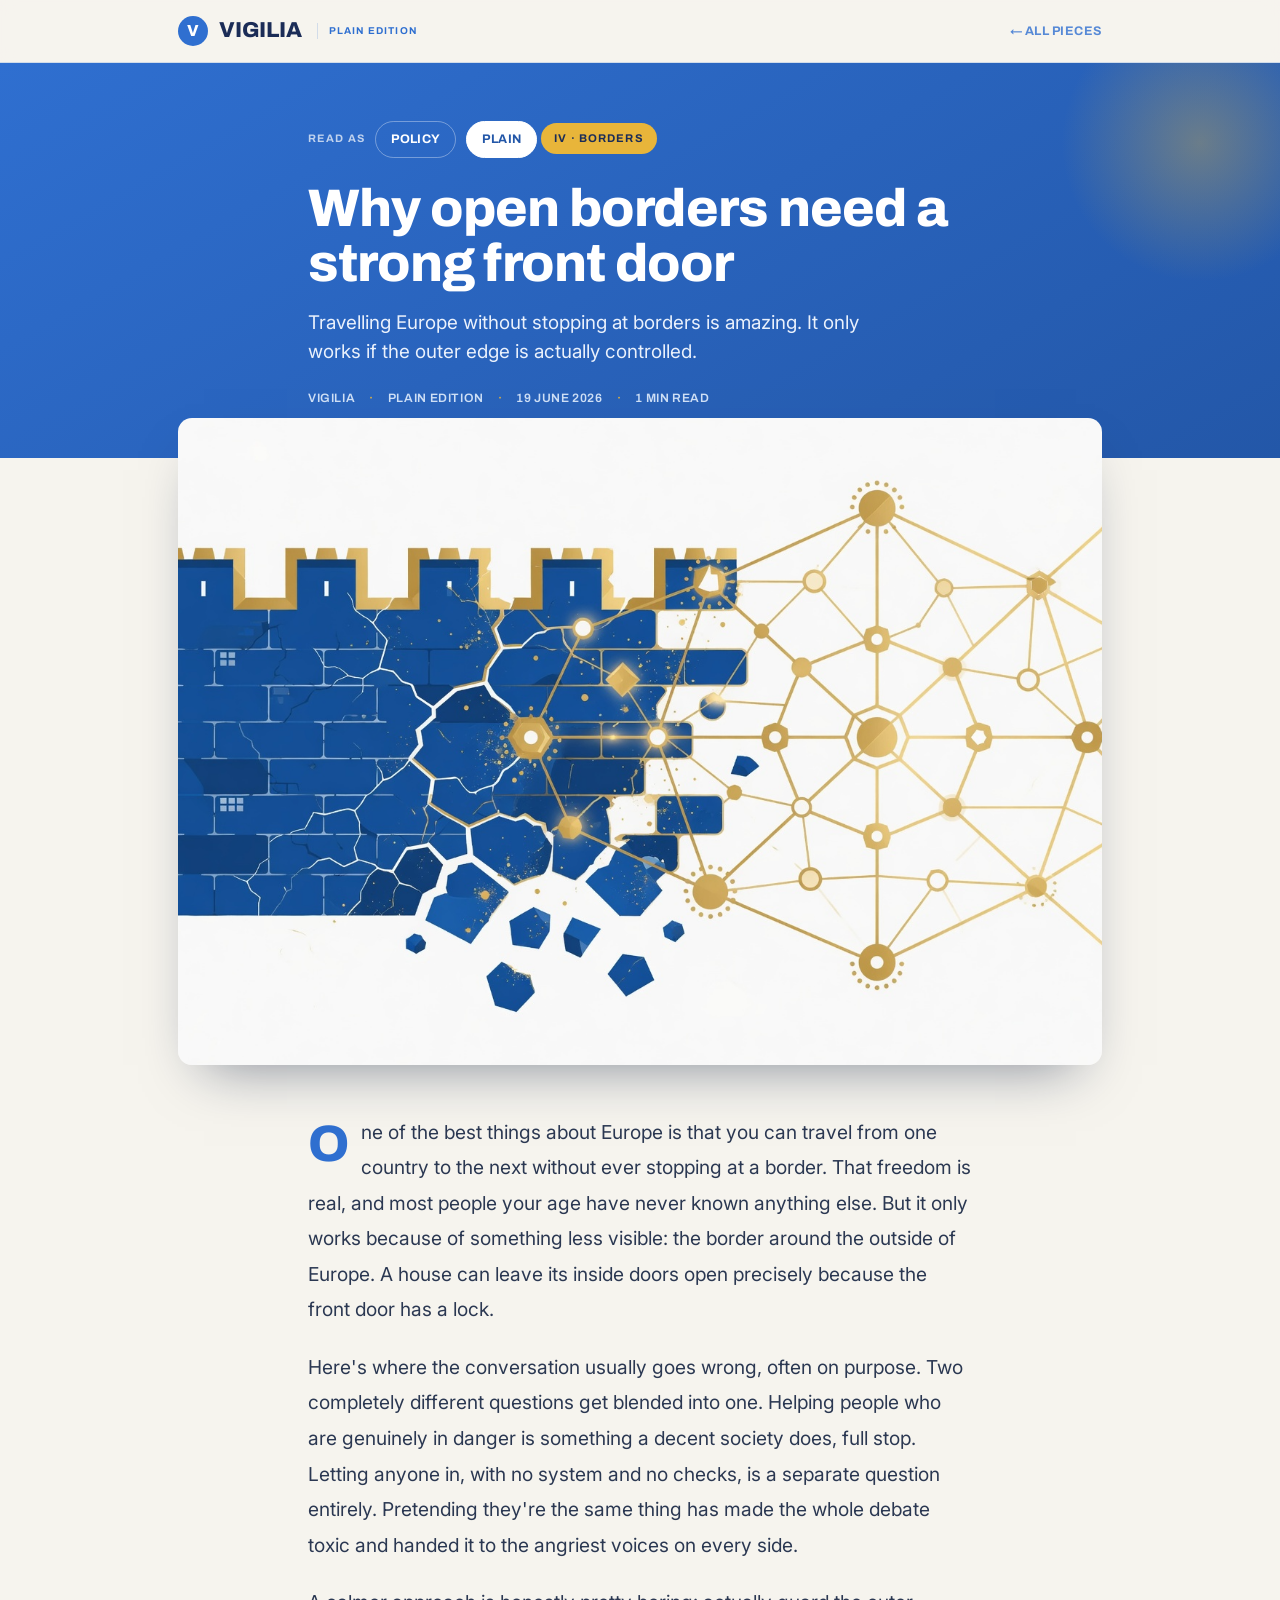
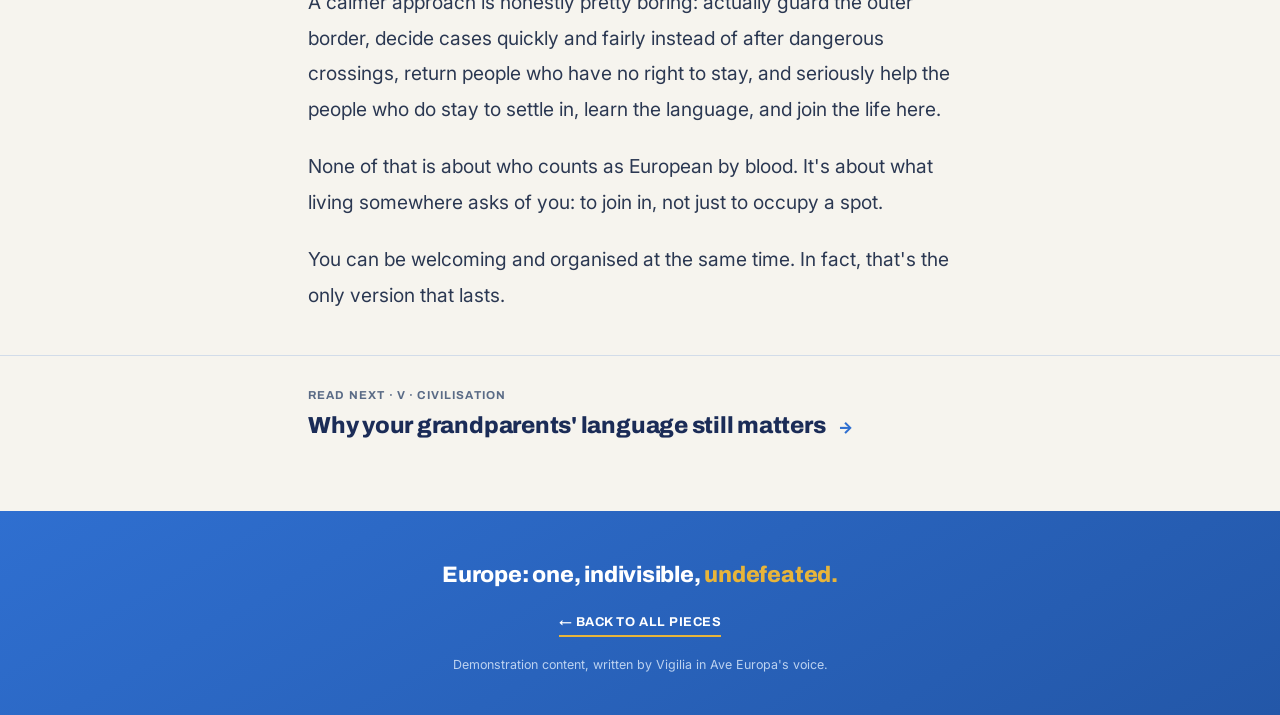
==== articles/a-border-is-a-promise-youth.html @ d676be80 "Add Vigilia demo site for Ave Europa Static showcase: landing page plus 12 article pages (Policy and" ====
<!DOCTYPE html>
<html lang="en">
<head>
<meta charset="UTF-8"/>
<meta name="viewport" content="width=device-width, initial-scale=1.0"/>
<title>Why open borders need a strong front door · Vigilia</title>
<link rel="preconnect" href="https://fonts.googleapis.com">
<link rel="preconnect" href="https://fonts.gstatic.com" crossorigin>
<link href="https://fonts.googleapis.com/css2?family=Archivo:wght@500;600;700;800;900&family=Inter:wght@400;500;600;700&display=swap" rel="stylesheet">
<link rel="stylesheet" href="youth.css">
</head>
<body>
<header class="masthead">
  <div class="row">
    <a class="brand" href="../index.html"><span class="mark">V</span><span class="name">VIGILIA</span><span class="for">Plain edition</span></a>
    <a class="back" href="../index.html#proof">← All pieces</a>
  </div>
</header>

<section class="ahero">
  <div class="wrap">
    <div class="voicesel"><span class="vlabel">Read as</span><a class="vopt" href="a-border-is-a-promise.html">Policy</a><a class="vopt active">Plain</a></div>
    <span class="tag">IV · Borders</span>
    <h1>Why open borders need a strong front door</h1>
    <p class="stand">Travelling Europe without stopping at borders is amazing. It only works if the outer edge is actually controlled.</p>
    <div class="meta"><span>Vigilia</span><span class="dot">·</span><span>Plain edition</span><span class="dot">·</span><span>19 June 2026</span><span class="dot">·</span><span>1 min read</span></div>
  </div>
</section>

<figure class="heroimg"><img src="../images/P2/a-border-is-a-promise-youth.png" alt="Why open borders need a strong front door" onerror="this.parentElement.remove()"></figure>

<article class="abody">
  <div class="wrap">
    <p>One of the best things about Europe is that you can travel from one country to the next without ever stopping at a border. That freedom is real, and most people your age have never known anything else. But it only works because of something less visible: the border around the outside of Europe. A house can leave its inside doors open precisely because the front door has a lock.</p>
    <p>Here's where the conversation usually goes wrong, often on purpose. Two completely different questions get blended into one. Helping people who are genuinely in danger is something a decent society does, full stop. Letting anyone in, with no system and no checks, is a separate question entirely. Pretending they're the same thing has made the whole debate toxic and handed it to the angriest voices on every side.</p>
    <p>A calmer approach is honestly pretty boring: actually guard the outer border, decide cases quickly and fairly instead of after dangerous crossings, return people who have no right to stay, and seriously help the people who do stay to settle in, learn the language, and join the life here.</p>
    <p>None of that is about who counts as European by blood. It's about what living somewhere asks of you: to join in, not just to occupy a spot.</p>
    <p>You can be welcoming and organised at the same time. In fact, that's the only version that lasts.</p>
  </div>
  <div class="next"><div class="wrap">
    <div class="lbl">Read next · V · Civilisation</div>
    <a href="what-we-inherit-we-owe-youth.html"><span class="t">Why your grandparents' language still matters</span><span style="color:var(--azure);font-weight:800">→</span></a>
  </div></div>
</article>

<footer class="afoot">
  <div class="slogan">Europe: one, indivisible, <span class="hl">undefeated.</span></div>
  <a class="all" href="../index.html#proof">← Back to all pieces</a>
  <div class="note">Demonstration content, written by Vigilia in Ave Europa's voice.</div>
</footer>
</body>
</html>
---- articles/youth.css ----
:root{
  --cream:#f6f4ee; --cream-2:#eef1f6;
  --navy:#1b2c57; --navy-2:#142244;
  --gold:#e8b53a; --gold-2:#c8901a;
  --azure:#2f6fd0; --azure-deep:#2357a8; --sky:#e9f1fc;
  --ink:#1e2a44; --muted:#5a6b86;
  --line:rgba(47,111,208,.18);
  --display:"Archivo",-apple-system,"Segoe UI",sans-serif;
  --cond:"Archivo",-apple-system,"Segoe UI",sans-serif;
  --sans:"Inter",-apple-system,BlinkMacSystemFont,"Segoe UI",Roboto,Arial,sans-serif;
}
*{box-sizing:border-box;margin:0;padding:0}
html{scroll-behavior:smooth}
body{font-family:var(--sans);color:var(--ink);background:var(--cream);line-height:1.65;-webkit-font-smoothing:antialiased}
a{color:inherit}
.wrap{max-width:720px;margin:0 auto;padding:0 28px}

/* masthead */
.masthead{position:sticky;top:0;z-index:30;background:rgba(246,244,238,.92);backdrop-filter:blur(8px);border-bottom:1px solid var(--line)}
.masthead .row{max-width:980px;margin:0 auto;padding:0 28px;height:62px;display:flex;align-items:center;justify-content:space-between}
.masthead .brand{display:flex;align-items:center;gap:11px;text-decoration:none}
.masthead .mark{width:30px;height:30px;border-radius:50%;background:var(--azure);display:grid;place-items:center;color:#fff;font-family:var(--display);font-weight:800;font-size:1rem}
.masthead .name{font-family:var(--display);font-weight:800;font-size:1.35rem;color:var(--navy);line-height:1;letter-spacing:-.01em}
.masthead .for{font-family:var(--cond);font-weight:700;font-size:.62rem;letter-spacing:.12em;text-transform:uppercase;color:var(--azure);border-left:1px solid var(--line);padding-left:11px;margin-left:4px}
.masthead .back{font-family:var(--cond);font-weight:700;font-size:.78rem;letter-spacing:.04em;text-transform:uppercase;color:var(--azure);opacity:.8;text-decoration:none}
.masthead .back:hover{opacity:1}

/* voice switch */
.voicesel{display:inline-flex;align-items:center;gap:10px;margin-bottom:24px}
.voicesel .vlabel{font-family:var(--cond);font-weight:700;font-size:.68rem;letter-spacing:.12em;text-transform:uppercase;color:rgba(255,255,255,.7)}
.voicesel .vopt{font-family:var(--cond);font-weight:700;font-size:.78rem;letter-spacing:.03em;text-transform:uppercase;padding:7px 15px;border-radius:100px;text-decoration:none;color:#fff;border:1px solid rgba(255,255,255,.35)}
.voicesel .vopt.active{background:#fff;color:var(--azure-deep);border-color:#fff}
.voicesel a.vopt:hover{border-color:#fff;background:rgba(255,255,255,.12)}

/* hero (title band, same structure as P1) */
.ahero{background:linear-gradient(150deg,var(--azure) 0%,var(--azure-deep) 100%);color:#fff;position:relative;overflow:hidden}
.ahero::after{content:"";position:absolute;right:-60px;top:-60px;width:280px;height:280px;border-radius:50%;background:radial-gradient(circle,rgba(232,181,58,.35),transparent 70%)}
.ahero .wrap{position:relative;z-index:2;padding:58px 28px 50px}
.ahero .tag{display:inline-block;font-family:var(--cond);font-weight:700;font-size:.7rem;letter-spacing:.1em;text-transform:uppercase;background:var(--gold);color:var(--navy);padding:6px 13px;border-radius:100px;margin-bottom:18px}
.ahero h1{font-family:var(--display);font-weight:800;font-size:clamp(2.1rem,5vw,3.3rem);line-height:1.04;color:#fff;letter-spacing:-.015em}
.ahero .stand{margin-top:18px;font-size:1.18rem;line-height:1.5;color:#eaf1fc;max-width:48ch}

/* hero image (below band, same as P1) */
.heroimg{max-width:980px;margin:-40px auto 0;padding:0 28px;position:relative;z-index:5}
.heroimg img{display:block;width:100%;height:auto;border-radius:14px;box-shadow:0 26px 54px -26px rgba(13,28,60,.5)}
.ahero .meta{margin-top:22px;font-family:var(--cond);font-weight:600;font-size:.76rem;letter-spacing:.05em;text-transform:uppercase;color:#cfe0f6;display:flex;gap:14px;flex-wrap:wrap}
.ahero .meta .dot{color:var(--gold)}

/* body */
.abody{padding:50px 0 40px}
.abody p{font-size:1.2rem;line-height:1.85;color:#2b3852;max-width:64ch}
.abody p + p{margin-top:22px}
.abody p:first-child::first-letter{font-family:var(--display);font-weight:800;font-size:3.2rem;line-height:.85;float:left;color:var(--azure);margin:8px 12px 0 0}

/* read-next */
.next{border-top:1px solid var(--line);margin-top:42px}
.next .wrap{padding:30px 28px}
.next .lbl{font-family:var(--cond);font-weight:700;font-size:.72rem;letter-spacing:.1em;text-transform:uppercase;color:var(--muted)}
.next a{display:flex;align-items:baseline;gap:12px;text-decoration:none;margin-top:8px}
.next a .t{font-family:var(--display);font-weight:800;font-size:1.45rem;color:var(--navy);line-height:1.1;letter-spacing:-.01em}
.next a:hover .t{color:var(--azure)}

/* footer */
.afoot{background:linear-gradient(150deg,var(--azure),var(--azure-deep));color:#dbe8fa;padding:46px 0 40px;text-align:center}
.afoot .slogan{font-family:var(--display);font-weight:800;font-size:1.4rem;color:#fff;letter-spacing:-.01em}
.afoot .slogan .hl{color:var(--gold)}
.afoot .all{display:inline-block;margin-top:18px;font-family:var(--cond);font-weight:700;font-size:.8rem;letter-spacing:.04em;text-transform:uppercase;color:#fff;text-decoration:none;border-bottom:2px solid var(--gold);padding-bottom:2px}
.afoot .note{margin-top:18px;font-size:.78rem;color:#bcd2f0}
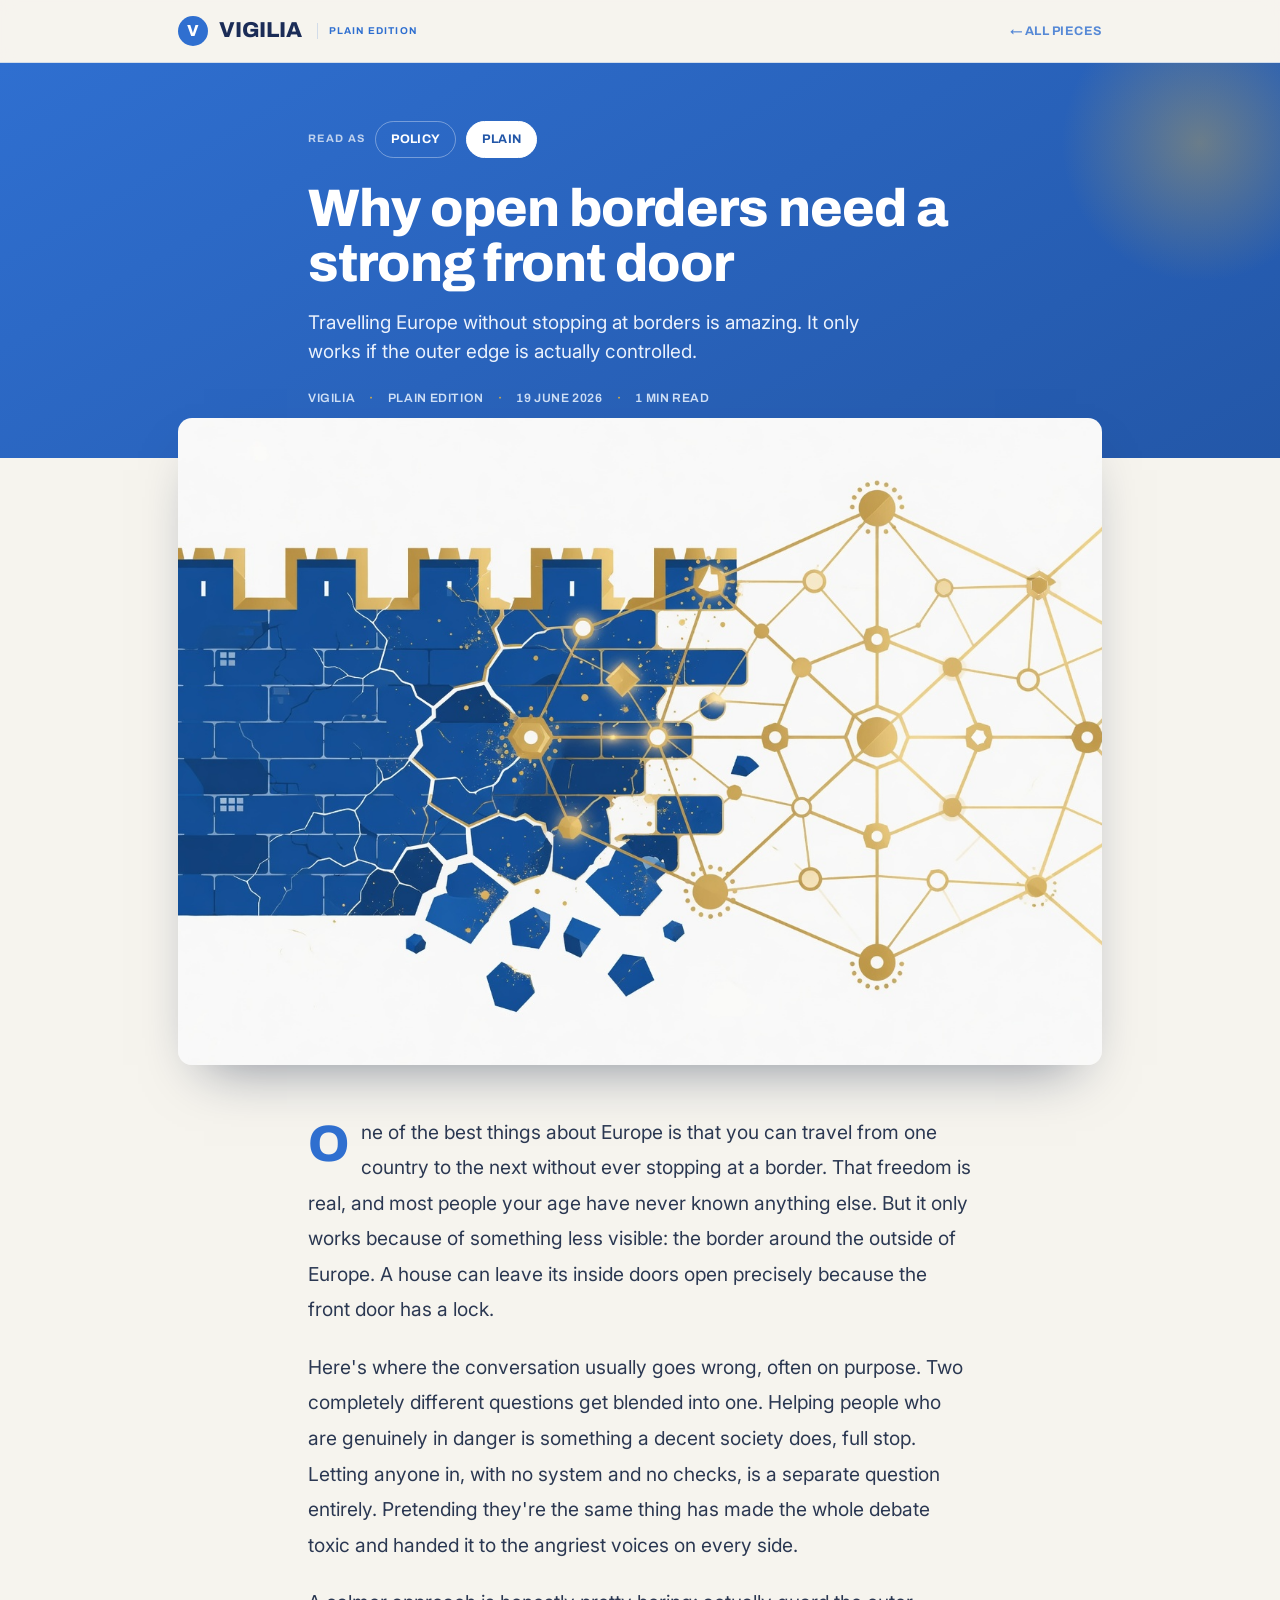
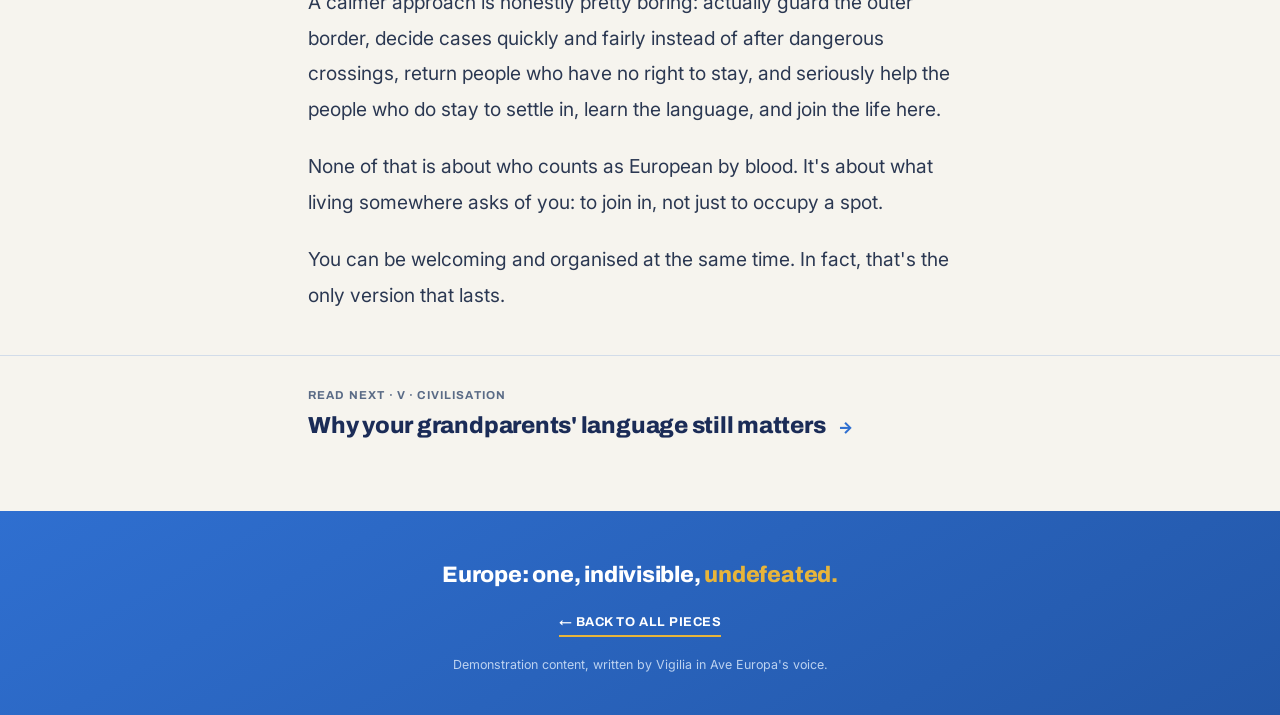
==== commit 65df4ca5: "Hero image, flagship full example, measured hook, tag cleanup - Hero now leads with the Europe-to-ci" ====
--- a/articles/a-border-is-a-promise-youth.html
+++ b/articles/a-border-is-a-promise-youth.html
@@ -20,7 +20,6 @@
 <section class="ahero">
   <div class="wrap">
     <div class="voicesel"><span class="vlabel">Read as</span><a class="vopt" href="a-border-is-a-promise.html">Policy</a><a class="vopt active">Plain</a></div>
-    <span class="tag">IV · Borders</span>
     <h1>Why open borders need a strong front door</h1>
     <p class="stand">Travelling Europe without stopping at borders is amazing. It only works if the outer edge is actually controlled.</p>
     <div class="meta"><span>Vigilia</span><span class="dot">·</span><span>Plain edition</span><span class="dot">·</span><span>19 June 2026</span><span class="dot">·</span><span>1 min read</span></div>
